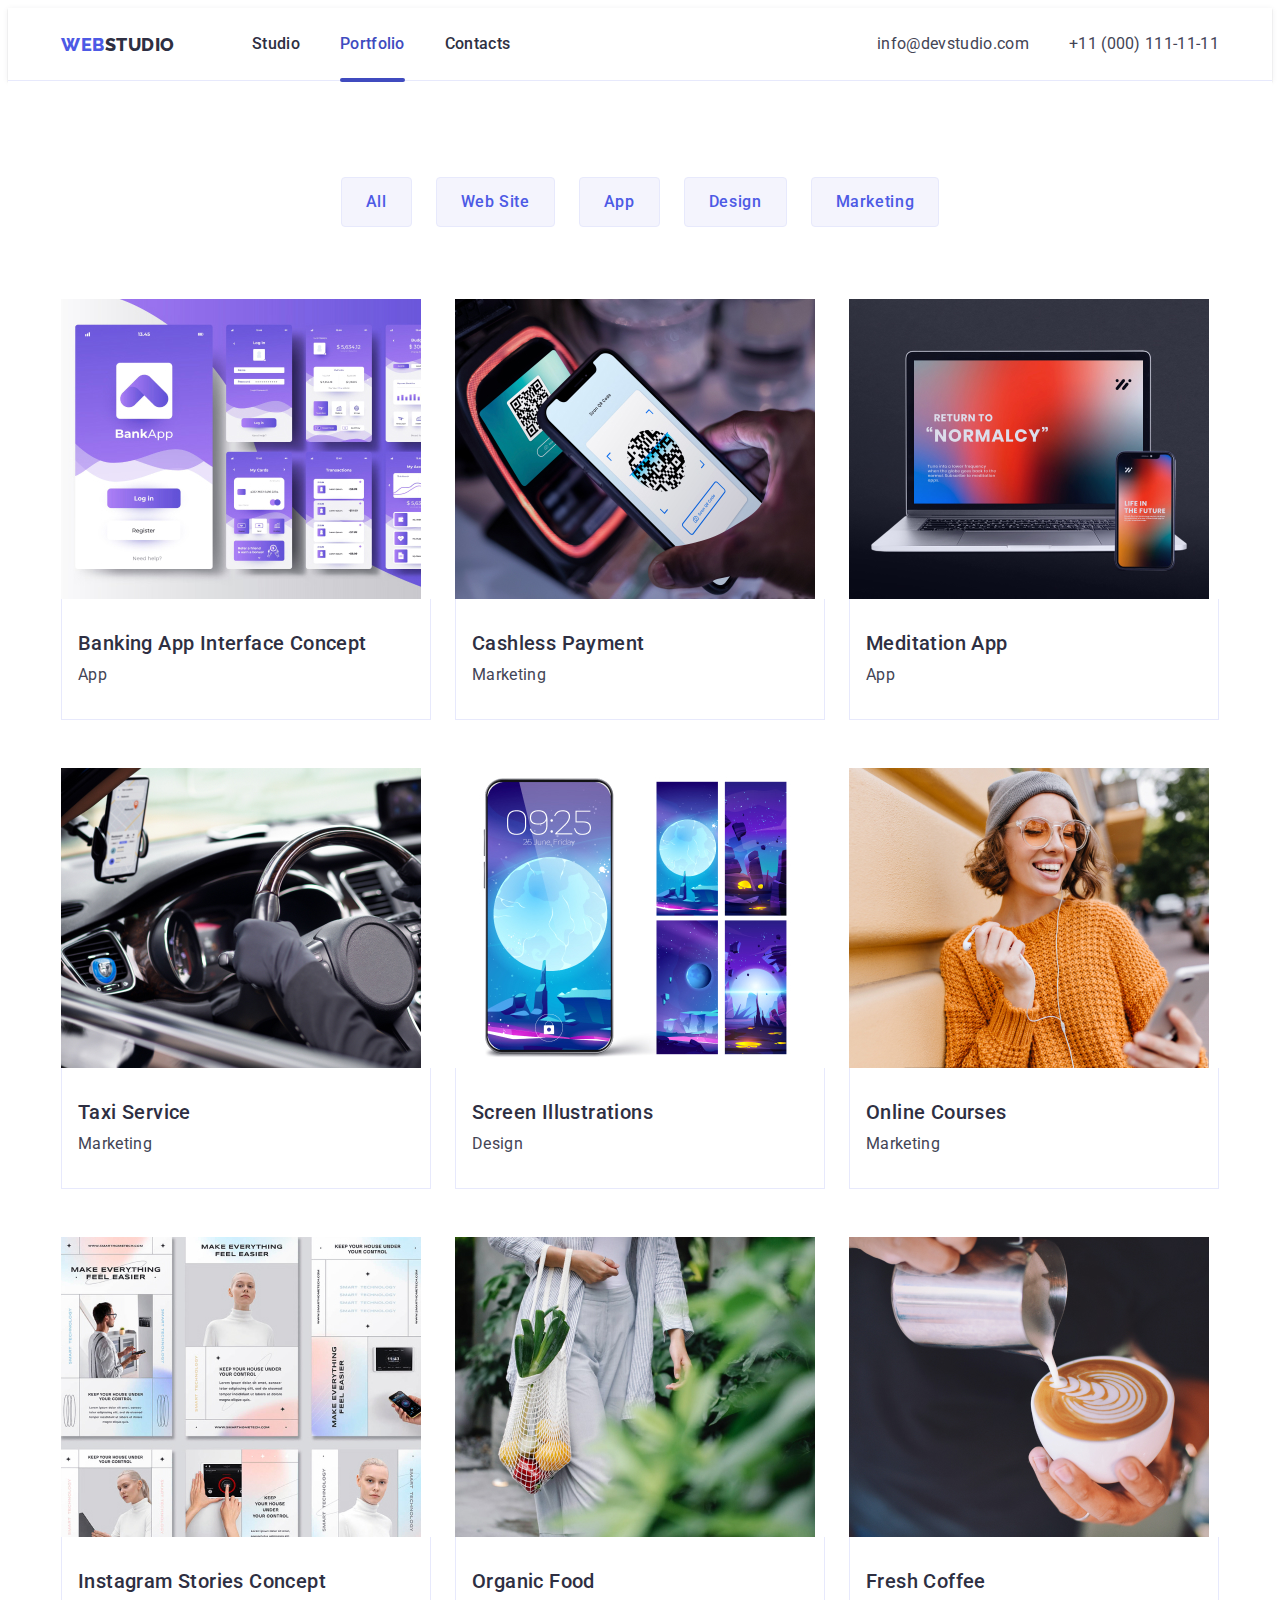
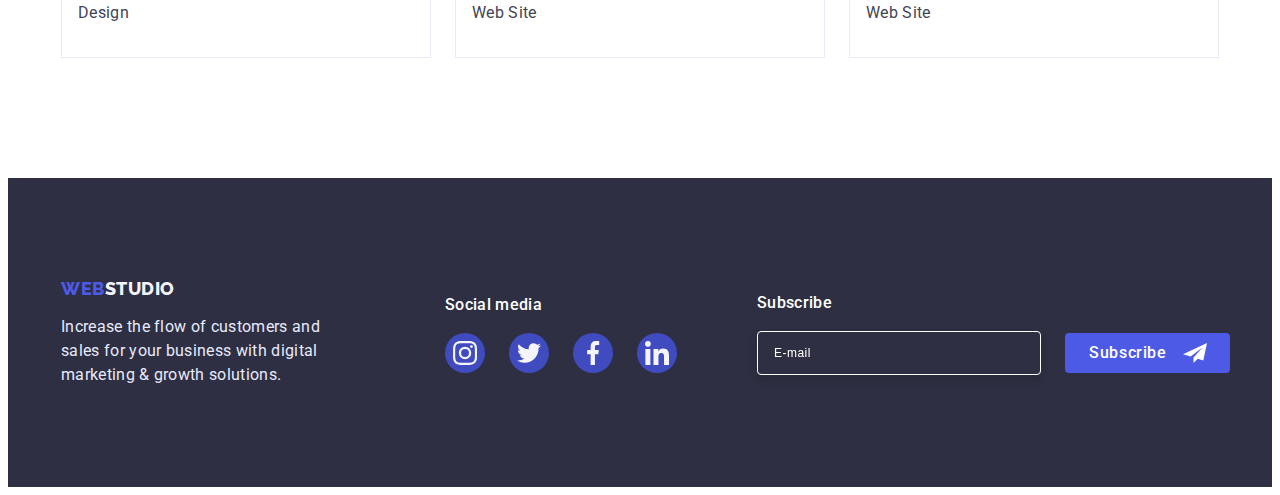
==== portfolio.html @ c874d306 "Initial commit" ====
<!DOCTYPE html>
<html lang="en">

<head>
    <meta charset="UTF-8">
    <meta http-equiv="X-UA-Compatible" content="IE=edge">
    <meta name="viewport" content="width=device-width, initial-scale=1.0">
    <title>Portfolio</title>
    <link rel="stylesheet" href="https://cdnjs.cloudflare.com/ajax/libs/modern-normalize/1.1.0/modern-normalize.min.css"
        integrity="sha512-wpPYUAdjBVSE4KJnH1VR1HeZfpl1ub8YT/NKx4PuQ5NmX2tKuGu6U/JRp5y+Y8XG2tV+wKQpNHVUX03MfMFn9Q=="
        crossorigin="anonymous" referrerpolicy="no-referrer" />
    <link rel="preconnect" href="https://fonts.googleapis.com">
    <link rel="preconnect" href="https://fonts.gstatic.com" crossorigin>
    <link href="https://fonts.googleapis.com/css2?family=Raleway:wght@800&family=Roboto:wght@400;500;700&display=swap"
        rel="stylesheet">
    <link href="https://unpkg.com/aos@2.3.1/dist/aos.css" rel="stylesheet">
    <link rel="stylesheet" href="./css/styles.css">
</head>

<body>
    <!-- NAVIGATION -->
    <header class="header">
        <div class="container header-container">
            <nav class="header-navigation"><!-- / слеш як силка, повернутись назад в <a href="/"> -->
                <a href="./index.html" class="logo-left link">
                    Web<span class="logo-right link">Studio</span>
                </a>
                <!--  Список елементів в якх є посилань -->
                <!-- header and links -->
                <ul class="header-list  list">
                    <li class="header-item">
                        <a class="nav-link link" href="./index.html">Studio</a>
                    </li>
                    <li class="header-item">
                        <a class="nav-link link current" href="./portfolio.html">Portfolio</a>
                    </li>
                    <li class="header-item">
                        <a class="nav-link link" href="">Contacts</a>
                    </li>
                </ul>
            </nav>

            <!-- Список контактів  -->

            <address class="header-adderess">
                <ul class="adrdress-list list">
                    <li class="header-item">
                        <a class="address-link mail link" href="mailto:info@devstudio.com">info@devstudio.com</a>
                    </li>
                    <li class="header-item">
                        <a class="address-link phone link" href="tel:+110001111111"> +11 (000) 111-11-11</a>
                    </li>
                </ul>
            </address>
        </div>
    </header>
    <main>
        <section class="section-portfolio">
            <div class="container">
                <!-- Button -->
                <h1 class="portfolio-title" hidden>All aboute Portfolio</h1>
                <ul class="list portfolio-btn-list">
                    <li class="portfolio-button-item">
                        <button type="button" class="btn-list">All</button>
                    </li>
                    <li class="portfolio-button-item">
                        <button type="button" class="btn-list">Web Site</button>
                    </li>
                    <li class="portfolio-button-item">
                        <button type="button" class="btn-list">App</button>
                    </li>
                    <li class="portfolio-button-item">
                        <button type="button" class="btn-list">Design</button>
                    </li>
                    <li class="portfolio-button-item">
                        <button type="button" class="btn-list">Marketing</button>
                    </li>
                </ul>
                <!-- Imagaes -->
                <ul class="list portfolio-list">
                    <li class="portfolio-item">
                        <div class="box-shadow">
                            <a href="" class="portfolio-link link">
                                <div class="portfolio-cover-wrap">
                                    <img class="portflio-img" src="./images/portfolio/img-1portfolio.jpg"
                                        alt="Banking App">
                                    <p class="portfolio-cover-text">
                                        14 Stylish and User-Friendly App Design Concepts · Task
                                        Manager App · Calorie Tracker App · Exotic Fruit Ecommerce App ·
                                        Cloud Storage App
                                    </p>
                                </div>
                                <div class="portfolio-wrap">
                                    <h2 class="portfolio-subject">Banking App Interface Concept</h2>
                                    <p class="text-item link">App</p>
                                </div>
                            </a>
                        </div>
                    </li>
                    <li class="portfolio-item">
                        <div class="box-shadow">
                            <a href="" class="portfolio-link link">
                                <div class="portfolio-cover-wrap">
                                    <img class="portflio-img" src="./images/portfolio/img-2portfolio.jpg"
                                        alt="Banking App">
                                    <p class="portfolio-cover-text">
                                        14 Stylish and User-Friendly App Design Concepts · Task
                                        Manager App · Calorie Tracker App · Exotic Fruit Ecommerce App ·
                                        Cloud Storage App
                                    </p>
                                </div>
                                <div class="portfolio-wrap">
                                    <h2 class="portfolio-subject">Cashless Payment</h2>
                                    <p class="text-item link">Marketing</p>
                                </div>
                            </a>
                        </div>
                    </li>
                    <li class="portfolio-item">
                        <div class="box-shadow">
                            <a href="" class="portfolio-link link">
                                <div class="portfolio-cover-wrap">
                                    <img class="portflio-img" src="./images/portfolio/img-3portfolio.jpg"
                                        alt="Banking App">
                                    <p class="portfolio-cover-text">
                                        14 Stylish and User-Friendly App Design Concepts · Task
                                        Manager App · Calorie Tracker App · Exotic Fruit Ecommerce App ·
                                        Cloud Storage App
                                    </p>
                                </div>
                                <div class="portfolio-wrap">
                                    <h2 class="portfolio-subject">Meditation App</h2>
                                    <p class="text-item link">App</p>
                                </div>
                            </a>
                        </div>
                    </li>
                    <li class="portfolio-item">
                        <div class="box-shadow">
                            <a href="" class="portfolio-link link">
                                <div class="portfolio-cover-wrap">
                                    <img class="portflio-img" src="./images/portfolio/img-4portfolio.jpg"
                                        alt="Banking App">
                                    <p class="portfolio-cover-text">
                                        14 Stylish and User-Friendly App Design Concepts · Task
                                        Manager App · Calorie Tracker App · Exotic Fruit Ecommerce App ·
                                        Cloud Storage App
                                    </p>
                                </div>
                                <div class="portfolio-wrap">
                                    <h2 class="portfolio-subject">Taxi Service</h2>
                                    <p class="text-item link">Marketing</p>
                                </div>
                            </a>
                        </div>
                    </li>
                    <li class="portfolio-item">
                        <div class="box-shadow">
                            <a href="" class="portfolio-link link">
                                <div class="portfolio-cover-wrap">
                                    <img class="portflio-img" src="./images/portfolio/img-5portfolio.jpg"
                                        alt="Banking App">
                                    <p class="portfolio-cover-text">
                                        14 Stylish and User-Friendly App Design Concepts · Task
                                        Manager App · Calorie Tracker App · Exotic Fruit Ecommerce App ·
                                        Cloud Storage App
                                    </p>
                                </div>
                                <div class="portfolio-wrap">
                                    <h2 class="portfolio-subject">Screen Illustrations</h2>
                                    <p class="text-item link">Design</p>
                                </div>
                            </a>
                        </div>
                    </li>
                    <li class="portfolio-item">
                        <div class="box-shadow">
                            <a href="" class="portfolio-link link">
                                <div class="portfolio-cover-wrap">
                                    <img class="portflio-img" src="./images/portfolio/img-6portfolio.jpg"
                                        alt="Banking App">
                                    <p class="portfolio-cover-text">
                                        14 Stylish and User-Friendly App Design Concepts · Task
                                        Manager App · Calorie Tracker App · Exotic Fruit Ecommerce App ·
                                        Cloud Storage App
                                    </p>
                                </div>
                                <div class="portfolio-wrap">
                                    <h2 class="portfolio-subject">Online Courses</h2>
                                    <p class="text-item link">Marketing</p>
                                </div>
                            </a>
                        </div>
                    </li>
                    <li class="portfolio-item">
                        <div class="box-shadow">
                            <a href="" class="portfolio-link link">
                                <div class="portfolio-cover-wrap">
                                    <img class="portflio-img" src="./images/portfolio/img-7portfolio.jpg"
                                        alt="Banking App">
                                    <p class="portfolio-cover-text">
                                        14 Stylish and User-Friendly App Design Concepts · Task
                                        Manager App · Calorie Tracker App · Exotic Fruit Ecommerce App ·
                                        Cloud Storage App
                                    </p>
                                </div>
                                <div class="portfolio-wrap">
                                    <h2 class="portfolio-subject">Instagram Stories Concept</h2>
                                    <p class="text-item link">Design</p>
                                </div>
                            </a>
                        </div>
                    </li>
                    <li class="portfolio-item">
                        <div class="box-shadow">
                            <a href="" class="portfolio-link link">
                                <div class="portfolio-cover-wrap">
                                    <img class="portflio-img" src="./images/portfolio/img-8portfolio.jpg"
                                        alt="Banking App">
                                    <p class="portfolio-cover-text">
                                        14 Stylish and User-Friendly App Design Concepts · Task
                                        Manager App · Calorie Tracker App · Exotic Fruit Ecommerce App ·
                                        Cloud Storage App
                                    </p>
                                </div>
                                <div class="portfolio-wrap">
                                    <h2 class="portfolio-subject">Organic Food</h2>
                                    <p class="text-item link">Web Site</p>
                                </div>
                            </a>
                        </div>
                    </li>
                    <li class="portfolio-item">
                        <div class="box-shadow">
                            <a href="" class="portfolio-link link">
                                <div class="portfolio-cover-wrap">
                                    <img class="portflio-img" src="./images/portfolio/img-9portfolio.jpg"
                                        alt="Banking App">
                                    <p class="portfolio-cover-text">
                                        14 Stylish and User-Friendly App Design Concepts · Task
                                        Manager App · Calorie Tracker App · Exotic Fruit Ecommerce App ·
                                        Cloud Storage App
                                    </p>
                                </div>
                                <div class="portfolio-wrap">
                                    <h2 class="portfolio-subject">Fresh Coffee</h2>
                                    <p class="text-item link">Web Site</p>
                                </div>
                            </a>
                        </div>
                    </li>
                </ul>
            </div>
        </section>
    </main>

    <!-- FOOOTER -->
    <footer class="footer-copyrigth">
        <div class="container footer-container">
            <div class="footer-logo">
                <a href="./index.html" class="logo-left link">
                    Web<span class="logo-right-footer link">Studio</span>
                </a>
                <p class="footer-text">Increase the flow of customers and sales for your business with digital
                    marketing
                    &
                    growth solutions.
                </p>
            </div>
            <div class="footer-soc">
                <p class="footer-title">Social media</p>
                <ul class="footer-soc-list list">
                    <li class="footer-soc-item">
                        <a href="" class="footer-soc-link link">
                            <svg class="footer-soc-icon" width="24px" height="24px">
                                <use href="./images/svg-photo/icons.svg#icon-instagram"></use>
                            </svg>
                        </a>
                    </li>
                    <li class="footer-soc-item">
                        <a href="" class="footer-soc-link link">
                            <svg class="footer-soc-icon" width="24px" height="24px">
                                <use href="./images/svg-photo/icons.svg#icon-twitter"></use>
                            </svg>
                        </a>
                    </li>
                    <li class="footer-soc-item">
                        <a href="" class="footer-soc-link link">
                            <svg class="footer-soc-icon" width="24px" height="24px">
                                <use href="./images/svg-photo/icons.svg#icon-facebook"></use>
                            </svg>
                        </a>
                    </li>
                    <li class="footer-soc-item">
                        <a href="" class="footer-soc-link link">
                            <svg class="footer-soc-icon" width="24px" height="24px">
                                <use href="./images/svg-photo/icons.svg#icon-linkedin"></use>
                            </svg>
                        </a>
                    </li>
                </ul>
            </div>
            <div class="Subscribe">
                <p class="footer-title-subscribe">Subscribe</p>
                <form class="footer-form">
                    <div class="footer-field">
                        <label for="footer-email"></label>
                        <div class="footer-wrap">
                            <input type="email" aria-label="email" name="footer-email" id="footer-email"
                                class="footer-input" placeholder="E-mail" required />
                        </div>
                    </div>
                    <div class="wrap-btn">
                        <button type="submit" class="footer-form-btn">
                            <span class="footer-plane">Subscribe
                                <svg class="plane" width="24" height="24">
                                    <use href="./images/svg-photo/icons.svg#icon-telegram"></use>
                                </svg>
                            </span>
                        </button>
                    </div>
                </form>
            </div>
        </div>
    </footer>
    <script src="https://unpkg.com/aos@2.3.1/dist/aos.js"></script>
    <script>
        AOS.init();
    </script>
</body>

</html>
---- css/styles.css ----
:root {
    --white-color: #FFFFFF;
    --color-navigation: #2E2F42;
    --logo-left: #4D5AE5;
    --logo-right: #2E2F42;
    --primary-text-color: #434455;
    --main-title-color: #ffffff;
    --background-color: #ffffff;
    --focus-hover: #404bbf;
    --btn-list-color: #ffffff;
    --btn-list-background: #404bbf;
    --background-title-color: #2e2f42;
    --icon-background-about: #F4F4FD;
    --footer-soc-color: #525252;
    --transition: 250ms cubic-bezier(0.4, 0, 0.2, 1);
}

p,
h1,
h2,
h3,
h4,
h5,
h6 {
    margin: 0;
}

ul {
    margin: 0;
    padding-left: 0;
}

button {
    cursor: pointer;
}

address {
    font-style: normal;
}

img {
    display: block;
}

body {
    font-family: "Roboto", sans-serif;
    color: var(--primary-text-color);
    background-color: var(--background-color);
}



/* ------------------------------------------------------------скидання---------------------------------------- */

.container {
    width: 1158px;
    padding-left: 15px;
    padding-right: 15px;
    margin: 0 auto;
}

.link {
    text-decoration: none;
}

.list {
    list-style: none;
}

/*------------------------------------------------------------- header----------------------------------------- */
.header {
    border-bottom: 1px solid #e7e9fc;
    border-top: transparent;
    padding: 24px 0px;
    box-shadow: 0px 2px 1px rgba(46, 47, 66, 0.08),
        0px 1px 1px rgba(46, 47, 66, 0.16), 0px 1px 6px rgba(46, 47, 66, 0.08);
}

/*-------------------------------------------------------- logo------------------------------------------------ */
.logo-left {
    font-family: "Raleway", sans-serif;
    font-style: normal;
    font-weight: 800;
    font-size: 18px;
    line-height: 1.17;
    letter-spacing: 0.03em;
    text-transform: uppercase;
    color: var(--logo-left);
    box-sizing: content-box;
    width: 115px;
    margin-right: 76px;
}

.logo-right {
    color: var(--logo-right);
    margin-right: 75px;
}

/* navigation */

.header-navigation {
    display: flex;
    align-items: center;
    margin-right: auto;
}

.header-list {
    display: flex;
    gap: 40px;
}

.header-container {
    display: flex;
}

.nav-link {
    font-weight: 500;
    font-size: 16px;
    line-height: 1.5;
    letter-spacing: 0.02em;
    color: var(--color-navigation);
    text-decoration: none;
    transition: color var(--transition)
}

.nav-link:is(:hover, :focus) {
    color: var(--focus-hover);
}

.current {
    position: relative;
    color: var(--focus-hover);
}

.current::after {
    content: "";
    display: block;
    position: absolute;
    width: 100%;
    height: 4px;
    left: 0;
    top: 44px;
    background-color: var(--focus-hover);
    border-radius: 2px;
}

/*--------------------------------------------- address header --------------------------------------------------*/

.header-adderess {}

.address-link {
    font-family: 'Roboto';
    font-style: normal;
    font-weight: 400;
    font-size: 16px;
    line-height: 24px;
    letter-spacing: 0.02em;
    color: var(--color-addres-link);
    text-decoration: none;
    transition: color var(--transition);
}

.address-link:is(:hover, :focus) {
    color: var(--focus-hover);
}

.adrdress-list {
    display: flex;
    align-items: center;
}

.mail {
    margin-right: 40px;
}

.phone {
    width: 150px;
}


/**------------------------------------------------ HERO-SECTION -------------------------------------------------*/


.hero-list {
    display: flex;
    background-color: var(--background-title-color);
    align-items: center;
    background-color: #7e8291;
    background-image: linear-gradient(rgba(46, 47, 66, 0.7), rgba(46, 47, 66, 0.7)), url(../images/hero-bg-min.jpg);
    background-repeat: no-repeat;
    background-position: center;
    background-size: cover;
    padding: 188px 0;
    max-width: 1440px;
    margin: 0 auto;
}

.hero-title {
    font-weight: 700;
    font-size: 56px;
    line-height: 1.07;
    text-align: center;
    letter-spacing: 0.02em;
    color: var(--main-title-color);
    width: 496px;
    margin: 0 auto;
}

.button-hero {
    font-family: "Roboto", sans-serif;
    font-style: normal;
    font-weight: 500;
    font-size: 16px;
    line-height: 1.5;
    letter-spacing: 0.04em;
    color: var(--main-title-color);
    background-color: #4d5ae5;
    cursor: pointer;
    border-radius: 4px;
    border: none;
    margin: 0 auto;
    display: flex;
    padding: 16px 32px;
    margin-top: 48px;
    transition: background-color var(--transition)
}

.button-hero:is(:focus, :hover) {
    background-color: var(--focus-hover);

}


/** ---------------------------------------------------ABOUT SECTION-------------------------------------------- */

.about {
    padding-top: 120px;
    padding-bottom: 120px;
}



.about-icon-design {
    width: 264px;
    height: 112px;
    background-color: var(--icon-background-about);
    border-radius: 4px;
    display: flex;
    align-items: center;
    justify-content: center;
    margin-bottom: 8px;
}

.section-title {
    font-weight: 500;
    font-size: 20px;
    line-height: 1.2;
    letter-spacing: 0.02em;
    color: #2e2f42;
}

.about-list {
    display: flex;
    align-items: center;
    gap: 24px;
}

.text-list {
    width: 264px;
}

.about-headline-item {
    font-weight: 500;
    font-size: 20px;
    line-height: 1.2;
    letter-spacing: 0.02em;
    margin-bottom: 8px;
    color: var(--background-title-color);
}

.about-text-item {
    font-weight: 400;
    font-size: 16px;
    line-height: 1.5;
    letter-spacing: 0.02em;
    color: var(--primary-text-color);
}

/** -------------------------------------------------------DO SECTION------------------------------------------ */
.doing {
    padding-bottom: 120px;
}

.doing-title {
    font-weight: 700;
    font-size: 36px;
    line-height: 1.11;
    text-align: center;
    letter-spacing: 0.02em;
    text-transform: capitalize;
    color: var(--background-title-color);
    margin-bottom: 72px;
}

.doing-list {
    display: flex;
    flex-wrap: wrap;
    gap: 24px;
    align-items: center;
    justify-content: center;
}

.doing-item {}

/*------------------------------------------------------------ TEAM SECTION ------------------------------------------------------------------*/
.team {
    padding-bottom: 120px;
    padding-top: 120px;
    background-color: #F4F4FD;
}

.team-title {
    margin-bottom: 72px;
    font-weight: 700;
    font-size: 36px;
    line-height: 40px;
    text-align: center;
    letter-spacing: 0.02em;
    text-transform: capitalize;
    color: var(--background-title-color);
}

.team-list {
    display: flex;
    align-items: center;
    gap: 24px;
}

.team-img {
    background-color: #FFFFFF;
}

.team-headline-item {
    font-weight: 500;
    font-size: 20px;
    line-height: 24px;
    text-align: center;
    letter-spacing: 0.02em;
    margin-bottom: 8px;
    color: var(--background-title-color);
}

.team-text-item {
    font-weight: 400;
    font-size: 16px;
    line-height: 24px;
    text-align: center;
    letter-spacing: 0.02em;
    color: var(--primary-text-color);
    margin-bottom: 8px;
}

.team-wrap-item {
    padding-top: 32px;
    padding-left: 16px;
    padding-bottom: 32px;
    padding-right: 16px;
    box-shadow: 0px 1px 6px rgba(46, 47, 66, 0.08),
        0px 1px 1px rgba(46, 47, 66, 0.16), 0px 2px 1px rgba(46, 47, 66, 0.08);
    border-radius: 0px 0px 4px 4px;
}

.team-soc-list {
    display: flex;
    justify-content: center;
    gap: 24px;
}

.team-soc-item {
    width: 40px;
    height: 40px;
}

.team-soc-link {
    width: 100%;
    height: 100%;
    border-radius: 50%;
    background-color: var(--logo-left);
    display: inline-block;
    display: flex;
    align-items: center;
    justify-content: center;
    transition: background-color var(--transition), fill var(--transition);
}

.team-soc-icon {
    fill: var(--background-color);
}

.team-soc-link:hover,
.team-soc-link:focus {
    background-color: #404BBF;
}

/* ---------------------------------------------------------CUSTOMERS SECTION-------------------------------------------- */
.customers {
    display: flex;
    align-items: center;
    padding-top: 120px;
    padding-bottom: 120px;
}

.customers-title {
    font-weight: 700;
    font-size: 36px;
    line-height: 1.11;
    text-align: center;
    letter-spacing: 0.02em;
    text-transform: capitalize;
    color: var(--background-title-color);
    margin-bottom: 72px;
}

.customers-list {
    display: flex;
    justify-content: center;
    gap: 24px;
}

.customers-item {}

.customers-link {
    width: 168px;
    height: 88px;
    display: flex;
    justify-content: center;
    align-items: center;
    border: 1px solid #8E8F99;
    border-radius: 4px;
    fill: #afb1b8;
    transition: fill var(--transition), border var(--transition);
}

.customers-link:hover,
.customers-link:focus {
    border-color: var(--focus-hover);
    fill: var(--focus-hover);
}

.customers-icon {
    display: flex;
    justify-content: center;
    align-items: center;
    margin: 0 auto;
}


/*----------------------------------------------------------------- FOOTER SECTION-------------------------------------------------------------------- */
.footer-copyrigth {
    padding-bottom: 100px;
    padding-top: 100px;
    background: #2E2F42;
}

.logo-left {
    font-family: 'Raleway';
    font-style: normal;
    font-weight: 800;
    font-size: 18px;
    line-height: 21px;
    display: flex;
    align-items: center;
    letter-spacing: 0.03em;
    text-transform: uppercase;
    color: #4D5AE5;
}

.logo-right-footer {
    font-family: 'Raleway';
    font-style: normal;
    font-weight: 800;
    font-size: 18px;
    line-height: 21px;
    display: flex;
    align-items: center;
    letter-spacing: 0.03em;
    text-transform: uppercase;
    color: #F4F4FD;
}

.footer-text {
    font-weight: 400;
    font-size: 16px;
    line-height: 1.5;
    letter-spacing: 0.02em;
    color: #E7E9FC;
    margin-top: 16px;
    width: 264px;
}

.footer-soc {
    padding-left: 120px;
}

.footer-from {}

.footer-container {
    display: flex;
    align-items: center;
}

.footer-title {
    font-style: normal;
    font-weight: 500;
    font-size: 16px;
    line-height: calc(24 / 16);
    letter-spacing: 0.02em;
    color: #FFFFFF;
}

.footer-title-subscribe {
    font-style: normal;
    font-weight: 500;
    font-size: 16px;
    line-height: calc(24 / 16);
    letter-spacing: 0.02em;
    color: #FFFFFF;
    margin-bottom: 16px;
}

.footer-soc-list {
    display: flex;
    justify-content: center;
    gap: 24px;
}

.footer-soc-item {
    width: 40px;
    height: 40px;
    margin-top: 16px;
}

.footer-soc-link {
    width: 100%;
    height: 100%;
    border-radius: 50%;
    background-color: var(--focus-hover);
    display: inline-block;
    display: flex;
    align-items: center;
    justify-content: center;
    transition: background-color var(--transition);
}

.footer-soc-icon {
    fill: var(--background-color);
}

.footer-soc-link:hover,
.footer-soc-link:focus {
    background: #31D0AA;
}

/*------------------------------------------------------------ PORTFOLIO PAGE ----------------------------------------- */
.section-portfolio {
    background-color: var(--background-color);
    padding-bottom: 120px;
    padding-top: 96px;
}

.portfolio-btn-list {
    display: flex;
    gap: 24px;
    flex-direction: row;
    justify-content: center;
    align-items: center;
    margin-bottom: 72px;
}


.portfolio-list {
    display: flex;
    flex-wrap: wrap;
    gap: 48px 24px;
}

.portfolio-item {
    width: calc((100% - 48px) / 3);
}

.portfolio-link {
    display: block;
}

.portfolio-link:hover .portfolio-cover-text {
    transform: translate(0);
}

.portfolio-cover-wrap {
    position: relative;
    overflow: hidden;
}

.portfolio-cover-text {
    position: absolute;
    top: 0;
    font-style: normal;
    font-weight: 400;
    font-size: 16px;
    line-height: calc(24 / 16);
    letter-spacing: 0.02em;
    color: #ffffff;
    background: #4D5AE5;
    background-color: rgba(12, 28, 211, 0.5);
    padding: 40px 32px 164px;
    height: 100%;
    transform: translateY(100%);
    transition: transform var(--transition);
}

.portfolio-subject {
    font-weight: 500;
    font-size: 20px;
    line-height: 24px;
    letter-spacing: 0.02em;
    color: var(--background-title-color);
    margin-bottom: 8px;
}

.text-item {
    font-weight: 400;
    font-size: 16px;
    line-height: 24px;
    letter-spacing: 0.02em;
    color: var(--primary-text-color);
}

.portfolio-wrap {
    padding-top: 32px;
    padding-left: 16px;
    padding-bottom: 32px;
    padding-right: 16px;
    border: 1px solid #e7e9fc;
    border-top: transparent;
}

.box-shadow:hover,
.box-shadow:focus {
    box-shadow: 0px 2px 1px rgba(46, 47, 66, 0.08),
        0px 1px 1px rgba(46, 47, 66, 0.16), 0px 1px 6px rgba(46, 47, 66, 0.08);
    box-shadow: 0px 1px 6px rgba(37, 38, 51, 0.08),
        0px 1px 1px rgba(46, 47, 66, 0.16), 0px 2px 1px rgba(46, 47, 66, 0.08);
}

.Subscribe {
    margin-left: 80px;
}

.footer-form {
    display: flex;
    justify-content: center;
    align-items: center;
}

.footer-input {
    width: 264px;
    height: 40px;
    border: 1px solid #FFFFFF;
    filter: drop-shadow(0px 4px 4px rgba(0, 0, 0, 0.15));
    border-radius: 4px;
    background-color: #2e2f42;
    color: #FFFFFF;
    margin-right: 24px;
    padding-left: 16px;
}

.footer-input::placeholder {
    font-weight: 400;
    font-size: 12px;
    line-height: 2;
    display: flex;
    align-items: center;
    letter-spacing: 0.04em;
    color: #FFFFFF;
}

.footer-input:focus {
    outline: none;
}

.wrap-btn {
    display: flex;
    justify-content: center;
    align-items: center;
}

.footer-form-btn {
    display: flex;
    width: 165px;
    height: 40px;
    background-color: #4d5ae5;
    border-radius: 4px;
    font-family: "Roboto";
    font-style: normal;
    font-weight: 500;
    font-size: 16px;
    line-height: 1.5;
    align-items: center;
    text-align: center;
    letter-spacing: 0.04em;
    color: #FFFFFF;
    cursor: pointer;
    border: none;
    margin: 0 auto;
    padding: 8px 24px;
    transition: background-color var(--transition);
}

.plane {
    position: absolute;
    fill: #FFFFFF;
    margin-left: 16px;
}

.footer-form-btn:hover,
.footer-form-btn:focus {
    background-color: var(--focus-hover);
}


/*------------------------------------------------------- SECTION BUTTON----------------------------------------- */

.btn-list {
    font-family: "Roboto", sans-serif;
    font-weight: 500;
    font-size: 16px;
    line-height: 1.5;
    letter-spacing: 0.04em;
    color: #4D5AE5;
    background-color: #F4F4FD;
    cursor: pointer;
    border: 1px solid #E7E9FC;
    border-radius: 4px;
    padding: 12px 24px;
    transition: border var(--transition), border-radius var(--transition), background-color var(--transition), color var(--transition);
}

.btn-list:is(:hover, :focus) {
    color: var(--btn-list-color);
    background-color: var(--btn-list-background);
    box-shadow: 0px 2px 1px rgba(46, 47, 66, 0.08),
        0px 1px 1px rgba(46, 47, 66, 0.16), 0px 1px 6px rgba(46, 47, 66, 0.08);
    border: var(--focus-hover);
}

/* -----------------------------------------------------------MODAl--------------------------------------------- */
.backdrop {
    position: fixed;
    top: 0;
    width: 100%;
    height: 100%;
    background: rgba(46, 47, 66, 0.4);
    transition: var(--transition)
}

.is-hidden {
    opacity: 0;
    visibility: hidden;
    pointer-events: none;
}

.modal {
    width: 408px;
    min-height: 576px;
    background-color: #ffffff;
    border-radius: 5px;
    position: absolute;
    top: 50%;
    left: 50%;
    transform: translate(-50%, -50%) scale(1) rotate(0);
    transition: transform var(--transition);
    padding: 20px;
}

.backdrop.is-hidden .modal {
    transform: translate(-50%, -50%) scaleY(0) rotate(-180deg);
}

.modal-close-btn {
    width: 24px;
    height: 24px;
    border: 1px solid #999999;
    background-color: transparent;
    border-radius: 50%;
    display: flex;
    justify-content: center;
    align-items: center;
    margin-left: auto;
    fill: var(--color-navigation);
}

.modal-close-btn:is(:hover, :focus) {
    background-color: var(--focus-hover);
    fill: var(--main-title-color);
}


.modal-title {
    font-weight: 500;
    font-size: 16px;
    line-height: 1.5;
    text-align: center;
    letter-spacing: 0.02em;
    color: var(--sekond-title-color);
    margin-top: 24px;
    margin-bottom: 16px;
}

.input-wrap {
    position: relative;
    padding-left: 10px;
}

.modal-input {
    width: 100%;
    height: 40px;
    border-radius: 4px;
    border: 1px solid rgba(46, 47, 66, 0.4);
    padding-left: 32px;
    outline: transparent;
    transition: border-color var(--transition);
}

.modal-input:focus {
    border-color: #4d5ae5;
}

.modal-input:focus+.modal-icon {
    fill: #4d5ae5;
}

.modal-icon {
    position: absolute;
    left: 16px;
    top: 50%;
    transform: translateY(-50%);
    transition: fill var(--transition);
}

.modal-input::placeholder {
    font-weight: 400;
    font-size: 12px;
    line-height: 1.17;
    letter-spacing: 0.04em;
    color: rgba(46, 47, 66, 0.4);
    padding-left: 4px;
}

.modal-field {
    margin-bottom: 8px;
}

.input-text {
    display: inline-block;
    font-weight: 400;
    font-size: 12px;
    line-height: 1.17;
    letter-spacing: 0.01em;
    color: #8e8f99;
    margin-bottom: 4px;
}

.modal-textarea {
    display: block;
    width: 100%;
    height: 120px;
    border-radius: 4px;
    border: 1px solid rgba(46, 47, 66, 0.4);
    padding-top: 8px;
    padding-left: 16px;
    outline: transparent;
    transition: border-color var(--transition);
    resize: none;
}

.modal-textarea:focus {
    border-color: #4d5ae5;
}

.modal-textarea::placeholder {
    font-weight: 400;
    font-size: 12px;
    line-height: 1.17;
    letter-spacing: 0.04em;
    color: rgba(46, 47, 66, 0.4);
}

.modal-check {
    margin-bottom: 24px;
}

.hidden {
    position: absolute;
    width: 1px;
    height: 1px;
    margin: -1px;
    border: 0;
    padding: 0;
    white-space: nowrap;
    clip-path: inset(100%);
    clip: rect(0 0 0 0);
    overflow: hidden;
}

.check-text {
    display: flex;
    font-weight: 400;
    font-size: 12px;
    line-height: 1.17;
    letter-spacing: 0.04em;
    color: #8e8f99;
    align-items: center;
}

.check-text span {
    width: 16px;
    height: 16px;
    border: 1px solid rgba(46, 47, 66, 0.4);
    border-radius: 2px;
    margin-right: 8px;
    display: flex;
    align-items: center;
    justify-content: center;
    fill: transparent;
    transition: border-color var(--transition), border var(--transition),
        fill var(--transition);
}

.input-check:checked+.check-text span {
    background-color: var(--focus-hover);
    border: 1px solid var(--focus-hover);
    fill: #f4f4fd;
}

/* .input-check:focus+.check-text span {
    background-color: var(--focus-hover);
} */

.check-link {
    font-weight: 400;
    font-size: 12px;
    line-height: 1.33;
    letter-spacing: 0.04em;
    color: #4d5ae5;
    margin-left: 4px;
    text-decoration-line: underline;
}

.modal-form-btn {
    display: flex;
    width: 169px;
    height: 56px;
    background-color: #4d5ae5;
    box-shadow: 0px 4px 4px rgba(0, 0, 0, 0.15);
    border-radius: 4px;
    padding: 16px 32px;
    font-weight: 500;
    font-size: 16px;
    line-height: 1.5;
    align-self: center;
    justify-content: center;
    letter-spacing: 0.04em;
    color: #FFFFFF;
    cursor: pointer;
    border: none;
    margin: 0 auto;
    transition: background-color var(--transition);
}

.modal-form-btn:hover,
.modal-form-btn:focus {
    background-color: var(--focus-hover);
}
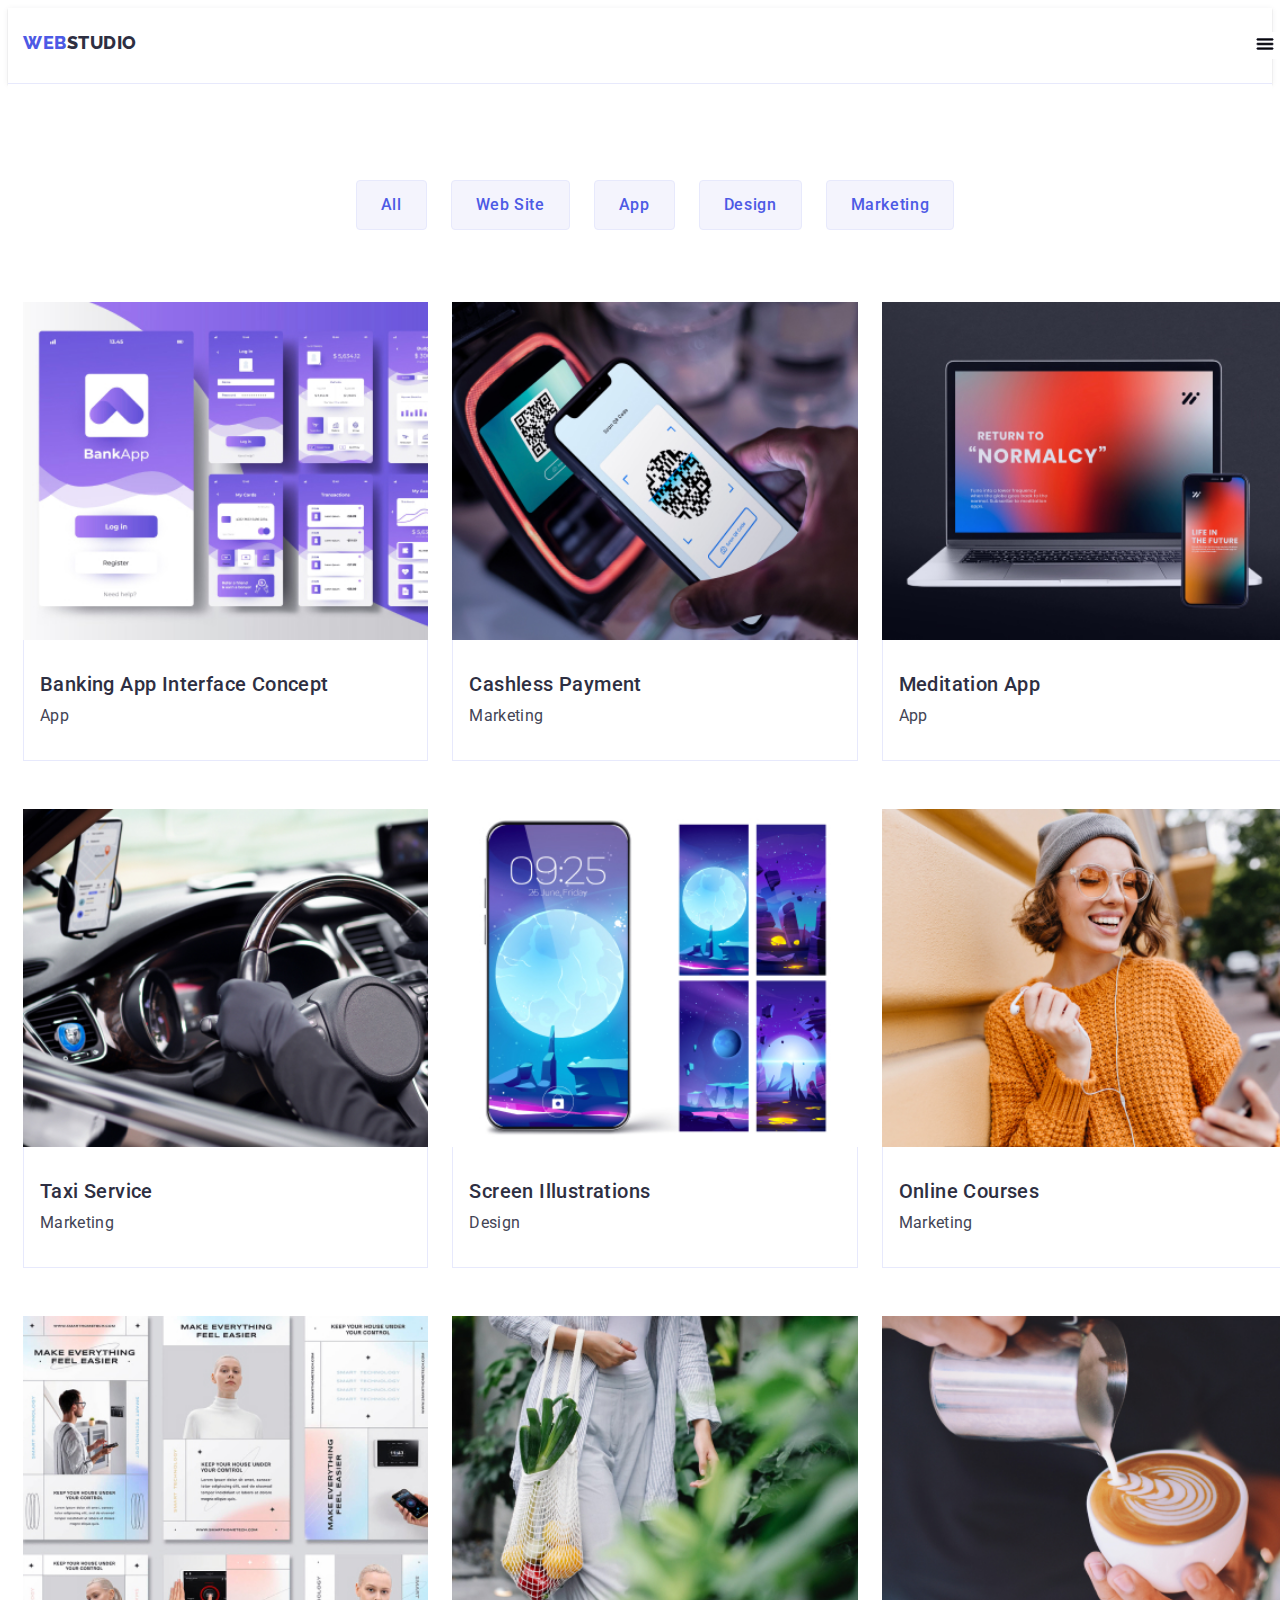
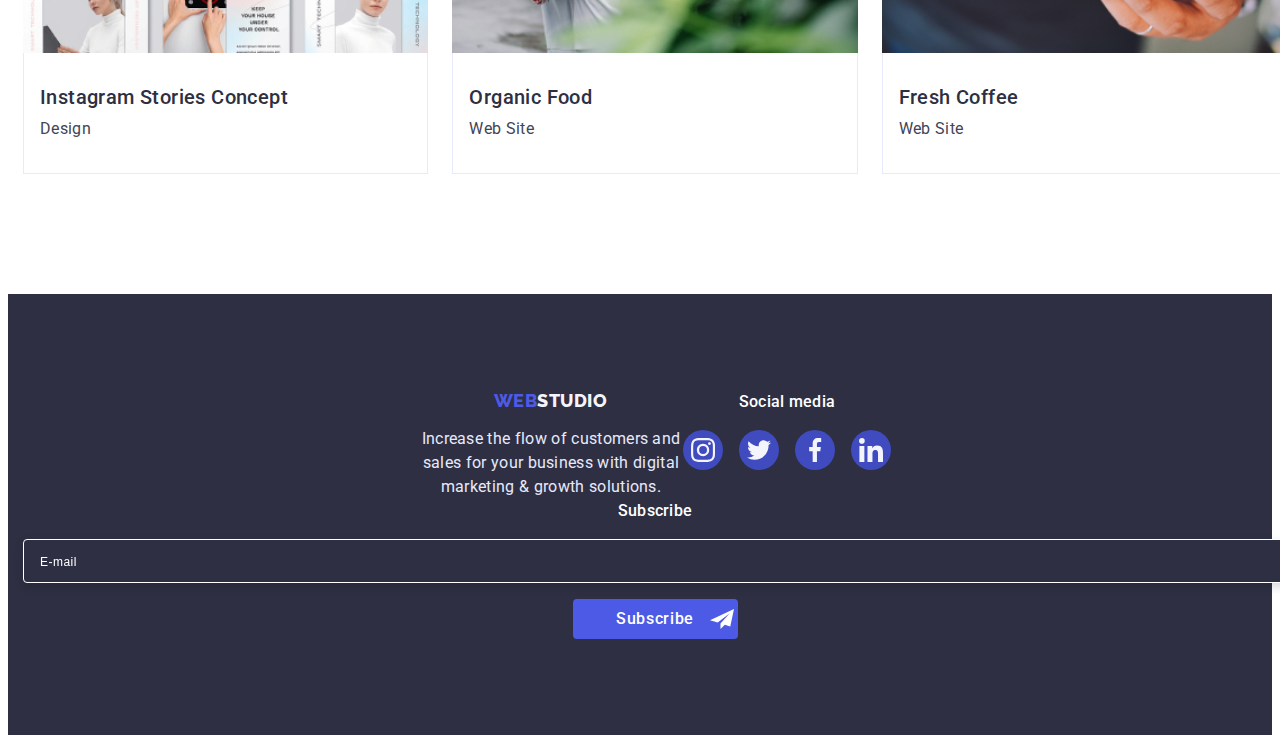
==== commit db6307f1: "меню та модалку" ====
--- a/portfolio.html
+++ b/portfolio.html
@@ -21,18 +21,18 @@
     <!-- NAVIGATION -->
     <header class="header">
         <div class="container header-container">
-            <nav class="header-navigation"><!-- / слеш як силка, повернутись назад в <a href="/"> -->
+            <nav class="header-navigation">
                 <a href="./index.html" class="logo-left link">
                     Web<span class="logo-right link">Studio</span>
                 </a>
-                <!--  Список елементів в якх є посилань -->
-                <!-- header and links -->
+
+
                 <ul class="header-list  list">
                     <li class="header-item">
-                        <a class="nav-link link" href="./index.html">Studio</a>
+                        <a class="nav-link link current" href="./index.html">Studio</a>
                     </li>
                     <li class="header-item">
-                        <a class="nav-link link current" href="./portfolio.html">Portfolio</a>
+                        <a class="nav-link link" href="./portfolio.html">Portfolio</a>
                     </li>
                     <li class="header-item">
                         <a class="nav-link link" href="">Contacts</a>
@@ -40,18 +40,90 @@
                 </ul>
             </nav>
 
-            <!-- Список контактів  -->
+
 
             <address class="header-adderess">
                 <ul class="adrdress-list list">
                     <li class="header-item">
-                        <a class="address-link mail link" href="mailto:info@devstudio.com">info@devstudio.com</a>
+                        <a class="header-contact mail link" href="mailto:info@devstudio.com">info@devstudio.com</a>
                     </li>
                     <li class="header-item">
-                        <a class="address-link phone link" href="tel:+110001111111"> +11 (000) 111-11-11</a>
+                        <a class="header-contact phone link" href="tel:+110001111111"> +11 (000) 111-11-11</a>
                     </li>
                 </ul>
             </address>
+            <button class="mobile-open-btn" data-menu-open type="button">
+                <svg class="mobile-open-icon" width="32" height="22">
+                    <use href="./images/svg-photo/icons.svg#icon-round-menu"></use>
+                </svg>
+            </button>
+        </div>
+
+
+        <div class="mobile-menu is-hidden" data-menu>
+            <div>
+                <button type="button" data-menu-close class="mobile-close-btn">
+                    <svg class="mobile-close-icon" width="8" height="8">
+                        <use href="./images/svg-photo/icons.svg#icon-close-black-modal"></use>
+                    </svg>
+                </button>
+                <nav>
+                    <ul class="mobile-menu-list list">
+                        <li class="mobile-menu-item">
+                            <a class="mobile-menu-link link" href="./index.html">Studio</a>
+                        </li>
+                        <li class="mobile-menu-item">
+                            <a class="mobile-menu-link link" href="./portfolio.html">Portfolio</a>
+                        </li>
+                        <li class="mobile-menu-item">
+                            <a class="mobile-menu-link link" href="">Contacts</a>
+                        </li>
+                    </ul>
+                </nav>
+            </div>
+            <div>
+                <ul class="mobile-adress-list list">
+                    <li class="mobiler-adress-item link">
+                        <a class="mobile-tel link" href="tel:+110001111111">
+                            +11 (000) 111-11-11</a>
+                    </li>
+                    <li class="mobile-adress-item link">
+                        <a class="mobile-email link" href="mailto:info@devstudio.com">
+                            info@devstudio.com</a>
+                    </li>
+                </ul>
+
+                <ul class="mobile-soc-list list">
+                    <li class="mobile-soc-item">
+                        <a class="mobile-soc-link link" href>
+                            <svg class="mobile-soc-icon" width="16" height="16">
+                                <use href="./images//svg-photo/icons.svg#icon-instagram"></use>
+                            </svg>
+                        </a>
+                    </li>
+                    <li class="mobile-soc-item">
+                        <a class="mobile-soc-link link" href>
+                            <svg class="mobile-soc-icon" width="16" height="16">
+                                <use href="./images/svg-photo/icons.svg#icon-twitter"></use>
+                            </svg>
+                        </a>
+                    </li>
+                    <li class="mobile-soc-item">
+                        <a class="mobile-soc-link link" href>
+                            <svg class="mobile-soc-icon" width="16" height="16">
+                                <use href="./images/svg-photo/icons.svg#icon-facebook"></use>
+                            </svg>
+                        </a>
+                    </li>
+                    <li class="mobile-soc-item">
+                        <a class="mobile-soc-link link" href>
+                            <svg class="mobile-soc-icon" width="16" height="16">
+                                <use href="./images/svg-photo/icons.svg#icon-linkedin"></use>
+                            </svg>
+                        </a>
+                    </li>
+                </ul>
+            </div>
         </div>
     </header>
     <main>
--- a/css/styles.css
+++ b/css/styles.css
@@ -13,6 +13,7 @@
     --icon-background-about: #F4F4FD;
     --footer-soc-color: #525252;
     --transition: 250ms cubic-bezier(0.4, 0, 0.2, 1);
+    --bg-gradient: (linear-gradient(rgba(46, 47, 66, 0.7), rgba(46, 47, 66, 0.7)))
 }
 
 p,
@@ -40,6 +41,9 @@
 
 img {
     display: block;
+    max-width: 100%;
+    height: auto;
+    width: 100%;
 }
 
 body {
@@ -53,7 +57,7 @@
 /* ------------------------------------------------------------скидання---------------------------------------- */
 
 .container {
-    width: 1158px;
+    width: 100%;
     padding-left: 15px;
     padding-right: 15px;
     margin: 0 auto;
@@ -69,11 +73,17 @@
 
 /*------------------------------------------------------------- header----------------------------------------- */
 .header {
+    background: var(--background-color);
     border-bottom: 1px solid #e7e9fc;
     border-top: transparent;
     padding: 24px 0px;
     box-shadow: 0px 2px 1px rgba(46, 47, 66, 0.08),
         0px 1px 1px rgba(46, 47, 66, 0.16), 0px 1px 6px rgba(46, 47, 66, 0.08);
+}
+
+.header-container {
+    display: flex;
+    justify-content: space-between;
 }
 
 /*-------------------------------------------------------- logo------------------------------------------------ */
@@ -98,13 +108,138 @@
 
 /* navigation */
 
-.header-navigation {
+/* .header-navigation {
     display: flex;
     align-items: center;
     margin-right: auto;
-}
-
-.header-list {
+} */
+
+.header-list,
+.header-adress {
+    display: none;
+}
+
+.mobile-open-btn {
+    background-color: #ffffff;
+    border: none;
+    margin-right: right;
+}
+
+.mobile-open-icon {
+    stroke: var(--color-navigation);
+}
+
+.mobile-menu {
+    position: fixed;
+    top: 0;
+    left: 0;
+    z-index: 2;
+    width: 100vw;
+    height: 100vh;
+    background-color: var(--background-color);
+    padding: 24px 24px 40px 40px;
+    display: flex;
+    flex-direction: column;
+    justify-content: space-between;
+}
+
+.mobile-menu.is-hidden {
+    opacity: 0;
+    visibility: hidden;
+    pointer-events: none;
+}
+
+.mobile-close-btn {
+    width: 24px;
+    height: 24px;
+    border-radius: 50%;
+    background: #e7e9fc;
+    border: 1px solid rgba(0, 0, 0, 0.1);
+    display: flex;
+    justify-content: center;
+    align-items: center;
+    margin-left: auto;
+    transition: back;
+    margin-bottom: 32px;
+}
+
+.mobile-close-btn is (:hover, :focus) {
+    background-color: var(--focus-hover);
+}
+
+.mobile-menu-item:not(:last-child) {
+    margin-bottom: 40px;
+}
+
+.mobile-menu-link {
+    font-weight: 700;
+    font-size: 36px;
+    line-height: 1.11;
+    letter-spacing: 0.02em;
+    color: var(--color-navigation);
+}
+
+.mobile-menu-link:hover,
+.mobile-menu-link:focus {
+    color: var(--focus-hover);
+}
+
+.mobile-adress-list {
+    margin-bottom: 48px;
+}
+
+.mobiler-adress-item:not(:last-child) {
+    margin-bottom: 40px;
+}
+
+.mobile-tel {
+    font-weight: 700;
+    font-size: 26px;
+    line-height: 1.53;
+    letter-spacing: 0.02em;
+    text-transform: capitalize;
+    color: var(--logo-left);
+}
+
+.mobile-email {
+    font-weight: 500;
+    font-size: 20px;
+    line-height: 1.2;
+    letter-spacing: 0.02em;
+    color: var(--primary-text-color);
+}
+
+.mobile-soc-list {
+    display: flex;
+    gap: 30px;
+}
+
+.mobile-soc-item {
+    width: 40px;
+    height: 40px;
+}
+
+.mobile-soc-link {
+    width: 100%;
+    height: 100%;
+    border-radius: 50%;
+    background-color: var(--logo-left);
+    display: flex;
+    justify-content: center;
+    align-items: center;
+    transition: background-color var(--transition);
+}
+
+.mobile-soc-link:hover {
+    background-color: #31d0aa;
+}
+
+.mobile-soc-icon {
+    fill: #ffffff;
+}
+
+/* .header-list {
+    margin-left: 76px;
     display: flex;
     gap: 40px;
 }
@@ -142,11 +277,11 @@
     top: 44px;
     background-color: var(--focus-hover);
     border-radius: 2px;
-}
+} */
 
 /*--------------------------------------------- address header --------------------------------------------------*/
 
-.header-adderess {}
+
 
 .address-link {
     font-family: 'Roboto';
@@ -165,7 +300,7 @@
 }
 
 .adrdress-list {
-    display: flex;
+    display: none;
     align-items: center;
 }
 
@@ -178,31 +313,44 @@
 }
 
 
+
 /**------------------------------------------------ HERO-SECTION -------------------------------------------------*/
 
 
-.hero-list {
-    display: flex;
-    background-color: var(--background-title-color);
-    align-items: center;
-    background-color: #7e8291;
-    background-image: linear-gradient(rgba(46, 47, 66, 0.7), rgba(46, 47, 66, 0.7)), url(../images/hero-bg-min.jpg);
+.hero {
+    display: flex;
+    align-items: center;
+    background-image: linear-gradient(rgba(46, 47, 66, 0.7), rgba(46, 47, 66, 0.7)), url(../images/hero-img/hero-mob.jpg);
     background-repeat: no-repeat;
     background-position: center;
     background-size: cover;
-    padding: 188px 0;
-    max-width: 1440px;
+    /* padding: 188px 0;
+    max-width: 1440px; */
+    max-width: 460px;
+    padding: 112px 0;
     margin: 0 auto;
+    background-color: var(--background-title-color);
+}
+
+@media (min-device-pixel-ratio: 2),
+(min-resolution: 192dpi),
+(min-resolution: 2dppx) {
+    .hero {
+        background-image: linear-gradient(rgba(46, 47, 66, 0.7), rgba(46, 47, 66, 0.7)), url(..//images/hero-img/hero-mob-2px.jpg);
+    }
 }
 
 .hero-title {
     font-weight: 700;
-    font-size: 56px;
-    line-height: 1.07;
+    /* font-size: 56px; */
+    font-size: 32px;
+    line-height: 1.25;
+    /* line-height: 1.07; */
     text-align: center;
     letter-spacing: 0.02em;
     color: var(--main-title-color);
-    width: 496px;
+    /* width: 496px; */
+    width: 100%;
     margin: 0 auto;
 }
 
@@ -221,7 +369,8 @@
     margin: 0 auto;
     display: flex;
     padding: 16px 32px;
-    margin-top: 48px;
+    /* margin-top: 48px; */
+    margin-top: 72px;
     transition: background-color var(--transition)
 }
 
@@ -234,21 +383,14 @@
 /** ---------------------------------------------------ABOUT SECTION-------------------------------------------- */
 
 .about {
-    padding-top: 120px;
-    padding-bottom: 120px;
+    padding-top: 96px;
+    padding-bottom: 96px;
 }
 
 
 
 .about-icon-design {
-    width: 264px;
-    height: 112px;
-    background-color: var(--icon-background-about);
-    border-radius: 4px;
-    display: flex;
-    align-items: center;
-    justify-content: center;
-    margin-bottom: 8px;
+    display: none;
 }
 
 .section-title {
@@ -261,25 +403,29 @@
 
 .about-list {
     display: flex;
-    align-items: center;
-    gap: 24px;
+    flex-wrap: wrap;
+    align-items: center;
+    gap: 72px;
 }
 
 .text-list {
     width: 264px;
 }
 
-.about-headline-item {
-    font-weight: 500;
-    font-size: 20px;
-    line-height: 1.2;
+.about-title {
+    font-style: normal;
+    font-weight: 700;
+    font-size: 36px;
+    line-height: 1.11;
+    text-align: center;
     letter-spacing: 0.02em;
     margin-bottom: 8px;
     color: var(--background-title-color);
 }
 
-.about-text-item {
-    font-weight: 400;
+.about-text {
+    font-style: normal;
+    font-weight: 500;
     font-size: 16px;
     line-height: 1.5;
     letter-spacing: 0.02em;
@@ -287,8 +433,28 @@
 }
 
 /** -------------------------------------------------------DO SECTION------------------------------------------ */
+
+.doing {
+    display: none;
+}
+
 .doing {
     padding-bottom: 120px;
+}
+
+.doing-title {
+    margin-bottom: 72px;
+}
+
+.doing-list {
+    display: flex;
+    flex-wrap: wrap;
+    align-items: center;
+    gap: 24px;
+}
+
+.doing-list li {
+    width: calc((100% - 48px) / 3);
 }
 
 .doing-title {
@@ -299,6 +465,22 @@
     letter-spacing: 0.02em;
     text-transform: capitalize;
     color: var(--background-title-color);
+}
+
+/* .doing {
+
+    padding-bottom: 120px;
+} */
+
+/* 
+.doing-title {
+    font-weight: 700;
+    font-size: 36px;
+    line-height: 1.11;
+    text-align: center;
+    letter-spacing: 0.02em;
+    text-transform: capitalize;
+    color: var(--background-title-color);
     margin-bottom: 72px;
 }
 
@@ -308,14 +490,14 @@
     gap: 24px;
     align-items: center;
     justify-content: center;
-}
-
-.doing-item {}
+} */
+
+
 
 /*------------------------------------------------------------ TEAM SECTION ------------------------------------------------------------------*/
 .team {
-    padding-bottom: 120px;
-    padding-top: 120px;
+    padding-bottom: 96px;
+    padding-top: 96px;
     background-color: #F4F4FD;
 }
 
@@ -332,11 +514,12 @@
 
 .team-list {
     display: flex;
-    align-items: center;
-    gap: 24px;
-}
-
-.team-img {
+    flex-wrap: wrap;
+    justify-content: center;
+    gap: 72px;
+}
+
+.team-img-item {
     background-color: #FFFFFF;
 }
 
@@ -406,8 +589,8 @@
 .customers {
     display: flex;
     align-items: center;
-    padding-top: 120px;
-    padding-bottom: 120px;
+    padding-top: 96px;
+    padding-bottom: 96px;
 }
 
 .customers-title {
@@ -423,11 +606,15 @@
 
 .customers-list {
     display: flex;
-    justify-content: center;
-    gap: 24px;
-}
-
-.customers-item {}
+    flex-wrap: wrap;
+    justify-content: center;
+    gap: 72px 16px;
+}
+
+/* .customers-item {
+    width: 190px;
+    height: 88px;
+} */
 
 .customers-link {
     width: 168px;
@@ -457,12 +644,32 @@
 
 /*----------------------------------------------------------------- FOOTER SECTION-------------------------------------------------------------------- */
 .footer-copyrigth {
-    padding-bottom: 100px;
-    padding-top: 100px;
-    background: #2E2F42;
-}
+    padding-bottom: 96px;
+    padding-top: 96px;
+    background-color: #2E2F42;
+}
+
+.footer-container {
+    display: flex;
+    flex-wrap: wrap;
+    justify-content: center;
+    text-align: center;
+}
+
+.footer-wrap {
+    text-align: center;
+}
+
+.footer-box {
+    display: block;
+    justify-content: center;
+    text-align: center;
+    margin-bottom: 72px;
+}
+
 
 .logo-left {
+    margin: 0 auto;
     font-family: 'Raleway';
     font-style: normal;
     font-weight: 800;
@@ -498,16 +705,17 @@
     width: 264px;
 }
 
-.footer-soc {
-    padding-left: 120px;
-}
-
-.footer-from {}
-
-.footer-container {
-    display: flex;
-    align-items: center;
-}
+.footer-soc-box {
+    display: inline-block;
+    justify-content: center;
+    text-align: center;
+    margin-bottom: 72px;
+    text-align: center;
+}
+
+
+
+.footer-container {}
 
 .footer-title {
     font-style: normal;
@@ -531,7 +739,7 @@
 .footer-soc-list {
     display: flex;
     justify-content: center;
-    gap: 24px;
+    gap: 16px;
 }
 
 .footer-soc-item {
@@ -561,109 +769,21 @@
     background: #31D0AA;
 }
 
-/*------------------------------------------------------------ PORTFOLIO PAGE ----------------------------------------- */
-.section-portfolio {
-    background-color: var(--background-color);
-    padding-bottom: 120px;
-    padding-top: 96px;
-}
-
-.portfolio-btn-list {
-    display: flex;
-    gap: 24px;
-    flex-direction: row;
-    justify-content: center;
-    align-items: center;
-    margin-bottom: 72px;
-}
-
-
-.portfolio-list {
-    display: flex;
-    flex-wrap: wrap;
-    gap: 48px 24px;
-}
-
-.portfolio-item {
-    width: calc((100% - 48px) / 3);
-}
-
-.portfolio-link {
-    display: block;
-}
-
-.portfolio-link:hover .portfolio-cover-text {
-    transform: translate(0);
-}
-
-.portfolio-cover-wrap {
-    position: relative;
-    overflow: hidden;
-}
-
-.portfolio-cover-text {
-    position: absolute;
-    top: 0;
-    font-style: normal;
-    font-weight: 400;
-    font-size: 16px;
-    line-height: calc(24 / 16);
-    letter-spacing: 0.02em;
-    color: #ffffff;
-    background: #4D5AE5;
-    background-color: rgba(12, 28, 211, 0.5);
-    padding: 40px 32px 164px;
-    height: 100%;
-    transform: translateY(100%);
-    transition: transform var(--transition);
-}
-
-.portfolio-subject {
-    font-weight: 500;
-    font-size: 20px;
-    line-height: 24px;
-    letter-spacing: 0.02em;
-    color: var(--background-title-color);
-    margin-bottom: 8px;
-}
-
-.text-item {
-    font-weight: 400;
-    font-size: 16px;
-    line-height: 24px;
-    letter-spacing: 0.02em;
-    color: var(--primary-text-color);
-}
-
-.portfolio-wrap {
-    padding-top: 32px;
-    padding-left: 16px;
-    padding-bottom: 32px;
-    padding-right: 16px;
-    border: 1px solid #e7e9fc;
-    border-top: transparent;
-}
-
-.box-shadow:hover,
-.box-shadow:focus {
-    box-shadow: 0px 2px 1px rgba(46, 47, 66, 0.08),
-        0px 1px 1px rgba(46, 47, 66, 0.16), 0px 1px 6px rgba(46, 47, 66, 0.08);
-    box-shadow: 0px 1px 6px rgba(37, 38, 51, 0.08),
-        0px 1px 1px rgba(46, 47, 66, 0.16), 0px 2px 1px rgba(46, 47, 66, 0.08);
-}
-
 .Subscribe {
-    margin-left: 80px;
+    /* margin-left: 80px; */
+    width: 100%;
+    text-align: center;
 }
 
 .footer-form {
-    display: flex;
+    /* display: flex; */
     justify-content: center;
     align-items: center;
 }
 
 .footer-input {
-    width: 264px;
+    /* display: flex; */
+    width: 100%;
     height: 40px;
     border: 1px solid #FFFFFF;
     filter: drop-shadow(0px 4px 4px rgba(0, 0, 0, 0.15));
@@ -692,10 +812,13 @@
     display: flex;
     justify-content: center;
     align-items: center;
+    margin-top: 16px;
 }
 
 .footer-form-btn {
     display: flex;
+    justify-content: center;
+    align-items: center;
     width: 165px;
     height: 40px;
     background-color: #4d5ae5;
@@ -717,6 +840,7 @@
 }
 
 .plane {
+
     position: absolute;
     fill: #FFFFFF;
     margin-left: 16px;
@@ -725,6 +849,97 @@
 .footer-form-btn:hover,
 .footer-form-btn:focus {
     background-color: var(--focus-hover);
+}
+
+/*------------------------------------------------------------ PORTFOLIO PAGE ----------------------------------------- */
+.section-portfolio {
+    background-color: var(--background-color);
+    padding-bottom: 120px;
+    padding-top: 96px;
+}
+
+.portfolio-btn-list {
+    display: flex;
+    gap: 24px;
+    flex-direction: row;
+    justify-content: center;
+    align-items: center;
+    margin-bottom: 72px;
+}
+
+
+.portfolio-list {
+    display: flex;
+    flex-wrap: wrap;
+    gap: 48px 24px;
+}
+
+.portfolio-item {
+    width: calc((100% - 48px) / 3);
+}
+
+.portfolio-link {
+    display: block;
+}
+
+.portfolio-link:hover .portfolio-cover-text {
+    transform: translate(0);
+}
+
+.portfolio-cover-wrap {
+    position: relative;
+    overflow: hidden;
+}
+
+.portfolio-cover-text {
+    position: absolute;
+    top: 0;
+    font-style: normal;
+    font-weight: 400;
+    font-size: 16px;
+    line-height: calc(24 / 16);
+    letter-spacing: 0.02em;
+    color: #ffffff;
+    background: #4D5AE5;
+    background-color: rgba(12, 28, 211, 0.5);
+    padding: 40px 32px 164px;
+    height: 100%;
+    transform: translateY(100%);
+    transition: transform var(--transition);
+}
+
+.portfolio-subject {
+    font-weight: 500;
+    font-size: 20px;
+    line-height: 24px;
+    letter-spacing: 0.02em;
+    color: var(--background-title-color);
+    margin-bottom: 8px;
+}
+
+.text-item {
+    font-weight: 400;
+    font-size: 16px;
+    line-height: 24px;
+    letter-spacing: 0.02em;
+    color: var(--primary-text-color);
+}
+
+.portfolio-wrap {
+    padding-top: 32px;
+    padding-left: 16px;
+    padding-bottom: 32px;
+    padding-right: 16px;
+    border: 1px solid #e7e9fc;
+    border-top: transparent;
+}
+
+.box-shadow:hover,
+.box-shadow:focus {
+    box-shadow: 0px 2px 1px rgba(46, 47, 66, 0.08),
+        0px 1px 1px rgba(46, 47, 66, 0.16), 0px 1px 6px rgba(46, 47, 66, 0.08);
+    box-shadow: 0px 1px 6px rgba(37, 38, 51, 0.08),
+        0px 1px 1px rgba(46, 47, 66, 0.16), 0px 2px 1px rgba(46, 47, 66, 0.08);
 }
 
 
